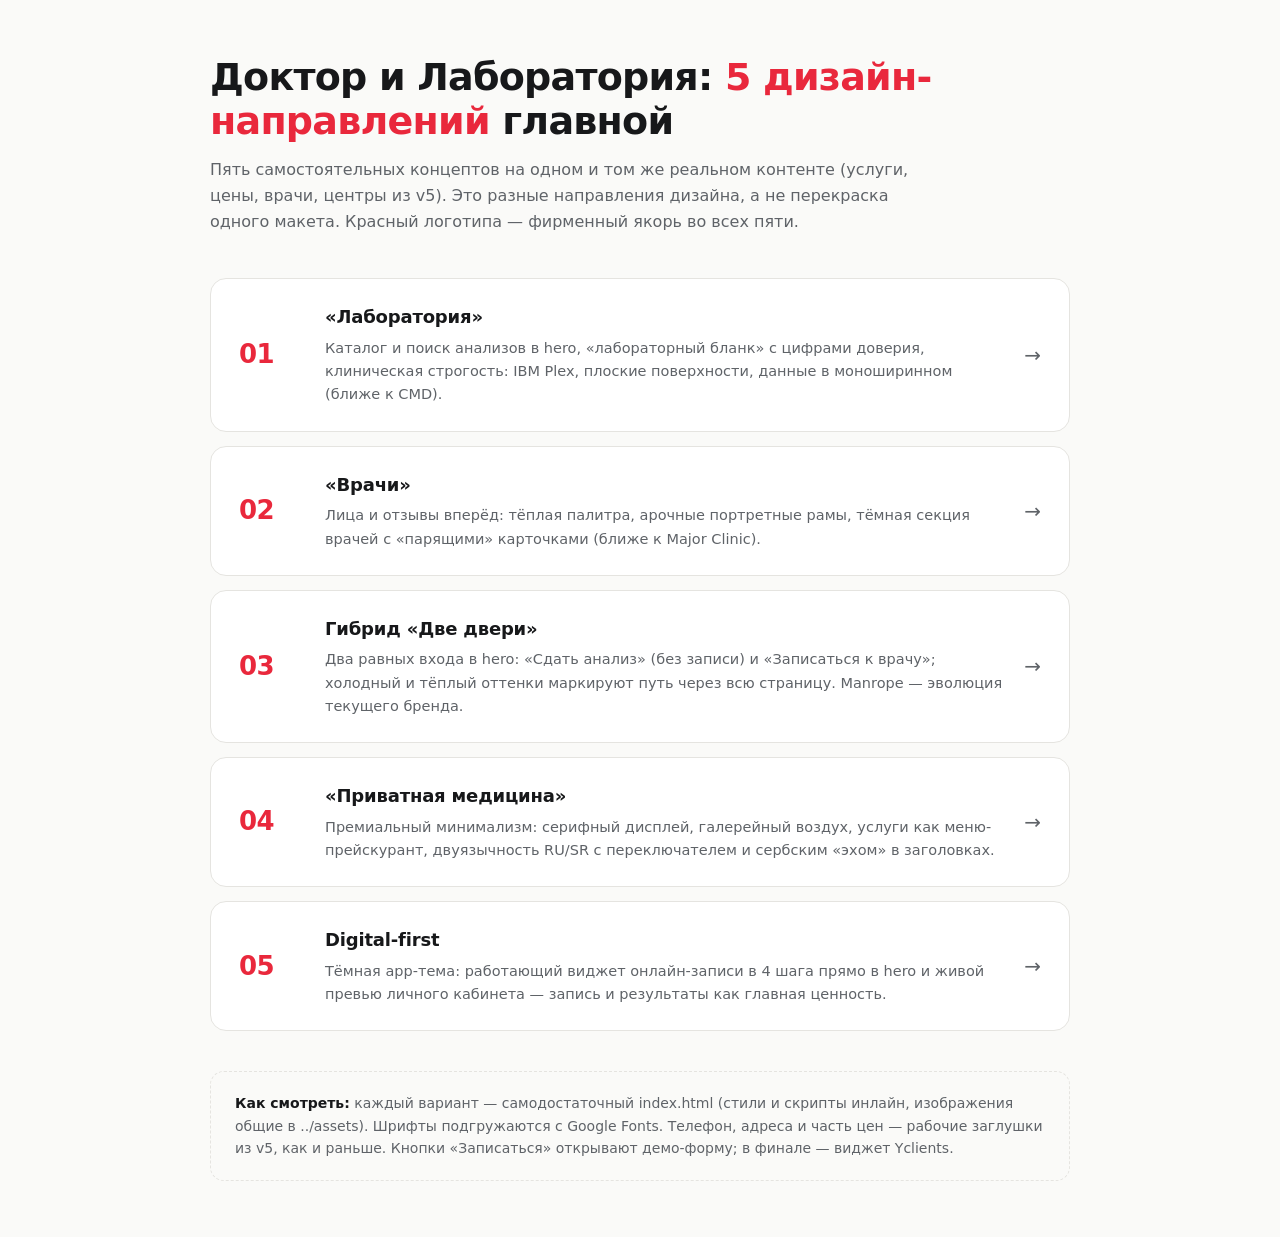
==== index.html @ ca4c8f2b "Add 5 homepage design variants for client preview Co-Authored-By: Claude Fable 5 <noreply@anthropic." ====
<!doctype html>
<html lang="ru">
<head>
<meta charset="utf-8">
<meta name="viewport" content="width=device-width, initial-scale=1">
<title>Доктор и Лаборатория — 5 дизайн-направлений главной страницы</title>
<style>
:root{
  --bg:#FAFAF8; --ink:#17181A; --muted:#5F6368; --border:#E5E4E0;
  --red:#E9283C; --red-dark:#C81F30;
}
*{margin:0;padding:0;box-sizing:border-box}
body{font-family:system-ui,-apple-system,"Segoe UI",sans-serif;background:var(--bg);color:var(--ink);line-height:1.6;font-size:16px;padding:56px 24px}
.wrap{max-width:860px;margin:0 auto}
h1{font-size:clamp(26px,4vw,38px);letter-spacing:-.02em;line-height:1.15}
h1 em{font-style:normal;color:var(--red)}
.lead{margin-top:14px;color:var(--muted);max-width:44rem}
.list{margin-top:44px;display:grid;gap:14px}
.item{display:grid;grid-template-columns:64px 1fr auto;gap:22px;align-items:center;background:#fff;border:1px solid var(--border);border-radius:16px;padding:24px 28px;text-decoration:none;color:inherit;transition:transform .15s,box-shadow .15s,border-color .15s}
.item:hover{transform:translateY(-2px);box-shadow:0 12px 40px rgba(23,24,26,.08);border-color:#CFCECA}
.item__num{font-size:26px;font-weight:800;letter-spacing:-.02em;color:var(--red)}
.item__name{font-weight:700;font-size:18px;letter-spacing:-.01em}
.item__desc{margin-top:5px;font-size:14.5px;color:var(--muted)}
.item__go{font-size:20px;color:var(--muted)}
.item:hover .item__go{color:var(--red)}
.note{margin-top:40px;padding:20px 24px;border:1px dashed var(--border);border-radius:14px;font-size:14px;color:var(--muted)}
.note b{color:var(--ink)}
@media(max-width:640px){.item{grid-template-columns:44px 1fr;gap:14px}.item__go{display:none}}
</style>
</head>
<body>
<div class="wrap">
  <h1>Доктор и Лаборатория: <em>5 дизайн-направлений</em> главной</h1>
  <p class="lead">Пять самостоятельных концептов на одном и том же реальном контенте (услуги, цены, врачи, центры из v5). Это разные направления дизайна, а не перекраска одного макета. Красный логотипа — фирменный якорь во всех пяти.</p>

  <div class="list">
    <a class="item" href="./01-lab/index.html">
      <span class="item__num">01</span>
      <span>
        <span class="item__name">«Лаборатория»</span>
        <span class="item__desc" style="display:block">Каталог и поиск анализов в hero, «лабораторный бланк» с цифрами доверия, клиническая строгость: IBM Plex, плоские поверхности, данные в моноширинном (ближе к CMD).</span>
      </span>
      <span class="item__go">→</span>
    </a>
    <a class="item" href="./02-doctors/index.html">
      <span class="item__num">02</span>
      <span>
        <span class="item__name">«Врачи»</span>
        <span class="item__desc" style="display:block">Лица и отзывы вперёд: тёплая палитра, арочные портретные рамы, тёмная секция врачей с «парящими» карточками (ближе к Major Clinic).</span>
      </span>
      <span class="item__go">→</span>
    </a>
    <a class="item" href="./03-hybrid/index.html">
      <span class="item__num">03</span>
      <span>
        <span class="item__name">Гибрид «Две двери»</span>
        <span class="item__desc" style="display:block">Два равных входа в hero: «Сдать анализ» (без записи) и «Записаться к врачу»; холодный и тёплый оттенки маркируют путь через всю страницу. Manrope — эволюция текущего бренда.</span>
      </span>
      <span class="item__go">→</span>
    </a>
    <a class="item" href="./04-private/index.html">
      <span class="item__num">04</span>
      <span>
        <span class="item__name">«Приватная медицина»</span>
        <span class="item__desc" style="display:block">Премиальный минимализм: серифный дисплей, галерейный воздух, услуги как меню-прейскурант, двуязычность RU/SR с переключателем и сербским «эхом» в заголовках.</span>
      </span>
      <span class="item__go">→</span>
    </a>
    <a class="item" href="./05-digital/index.html">
      <span class="item__num">05</span>
      <span>
        <span class="item__name">Digital-first</span>
        <span class="item__desc" style="display:block">Тёмная app-тема: работающий виджет онлайн-записи в 4 шага прямо в hero и живой превью личного кабинета — запись и результаты как главная ценность.</span>
      </span>
      <span class="item__go">→</span>
    </a>
  </div>

  <p class="note"><b>Как смотреть:</b> каждый вариант — самодостаточный index.html (стили и скрипты инлайн, изображения общие в ../assets). Шрифты подгружаются с Google Fonts. Телефон, адреса и часть цен — рабочие заглушки из v5, как и раньше. Кнопки «Записаться» открывают демо-форму; в финале — виджет Yclients.</p>
</div>
</body>
</html>
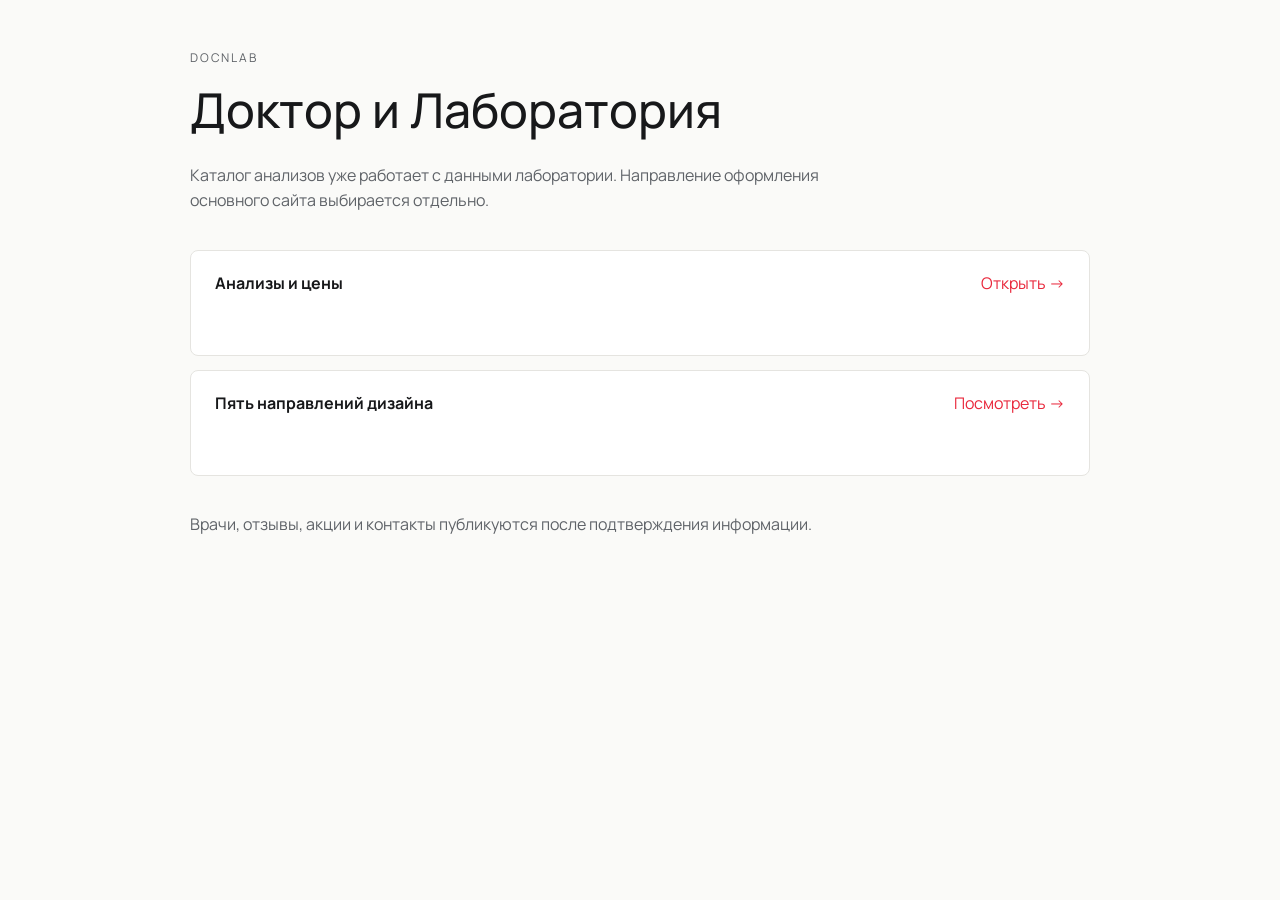
==== commit 1980c0c8: "Подключил цены, описания и управление контентом Docnlab" ====
--- a/index.html
+++ b/index.html
@@ -1,82 +1 @@
-<!doctype html>
-<html lang="ru">
-<head>
-<meta charset="utf-8">
-<meta name="viewport" content="width=device-width, initial-scale=1">
-<title>Доктор и Лаборатория — 5 дизайн-направлений главной страницы</title>
-<style>
-:root{
-  --bg:#FAFAF8; --ink:#17181A; --muted:#5F6368; --border:#E5E4E0;
-  --red:#E9283C; --red-dark:#C81F30;
-}
-*{margin:0;padding:0;box-sizing:border-box}
-body{font-family:system-ui,-apple-system,"Segoe UI",sans-serif;background:var(--bg);color:var(--ink);line-height:1.6;font-size:16px;padding:56px 24px}
-.wrap{max-width:860px;margin:0 auto}
-h1{font-size:clamp(26px,4vw,38px);letter-spacing:-.02em;line-height:1.15}
-h1 em{font-style:normal;color:var(--red)}
-.lead{margin-top:14px;color:var(--muted);max-width:44rem}
-.list{margin-top:44px;display:grid;gap:14px}
-.item{display:grid;grid-template-columns:64px 1fr auto;gap:22px;align-items:center;background:#fff;border:1px solid var(--border);border-radius:16px;padding:24px 28px;text-decoration:none;color:inherit;transition:transform .15s,box-shadow .15s,border-color .15s}
-.item:hover{transform:translateY(-2px);box-shadow:0 12px 40px rgba(23,24,26,.08);border-color:#CFCECA}
-.item__num{font-size:26px;font-weight:800;letter-spacing:-.02em;color:var(--red)}
-.item__name{font-weight:700;font-size:18px;letter-spacing:-.01em}
-.item__desc{margin-top:5px;font-size:14.5px;color:var(--muted)}
-.item__go{font-size:20px;color:var(--muted)}
-.item:hover .item__go{color:var(--red)}
-.note{margin-top:40px;padding:20px 24px;border:1px dashed var(--border);border-radius:14px;font-size:14px;color:var(--muted)}
-.note b{color:var(--ink)}
-@media(max-width:640px){.item{grid-template-columns:44px 1fr;gap:14px}.item__go{display:none}}
-</style>
-</head>
-<body>
-<div class="wrap">
-  <h1>Доктор и Лаборатория: <em>5 дизайн-направлений</em> главной</h1>
-  <p class="lead">Пять самостоятельных концептов на одном и том же реальном контенте (услуги, цены, врачи, центры из v5). Это разные направления дизайна, а не перекраска одного макета. Красный логотипа — фирменный якорь во всех пяти.</p>
-
-  <div class="list">
-    <a class="item" href="./01-lab/index.html">
-      <span class="item__num">01</span>
-      <span>
-        <span class="item__name">«Лаборатория»</span>
-        <span class="item__desc" style="display:block">Каталог и поиск анализов в hero, «лабораторный бланк» с цифрами доверия, клиническая строгость: IBM Plex, плоские поверхности, данные в моноширинном (ближе к CMD).</span>
-      </span>
-      <span class="item__go">→</span>
-    </a>
-    <a class="item" href="./02-doctors/index.html">
-      <span class="item__num">02</span>
-      <span>
-        <span class="item__name">«Врачи»</span>
-        <span class="item__desc" style="display:block">Лица и отзывы вперёд: тёплая палитра, арочные портретные рамы, тёмная секция врачей с «парящими» карточками (ближе к Major Clinic).</span>
-      </span>
-      <span class="item__go">→</span>
-    </a>
-    <a class="item" href="./03-hybrid/index.html">
-      <span class="item__num">03</span>
-      <span>
-        <span class="item__name">Гибрид «Две двери»</span>
-        <span class="item__desc" style="display:block">Два равных входа в hero: «Сдать анализ» (без записи) и «Записаться к врачу»; холодный и тёплый оттенки маркируют путь через всю страницу. Manrope — эволюция текущего бренда.</span>
-      </span>
-      <span class="item__go">→</span>
-    </a>
-    <a class="item" href="./04-private/index.html">
-      <span class="item__num">04</span>
-      <span>
-        <span class="item__name">«Приватная медицина»</span>
-        <span class="item__desc" style="display:block">Премиальный минимализм: серифный дисплей, галерейный воздух, услуги как меню-прейскурант, двуязычность RU/SR с переключателем и сербским «эхом» в заголовках.</span>
-      </span>
-      <span class="item__go">→</span>
-    </a>
-    <a class="item" href="./05-digital/index.html">
-      <span class="item__num">05</span>
-      <span>
-        <span class="item__name">Digital-first</span>
-        <span class="item__desc" style="display:block">Тёмная app-тема: работающий виджет онлайн-записи в 4 шага прямо в hero и живой превью личного кабинета — запись и результаты как главная ценность.</span>
-      </span>
-      <span class="item__go">→</span>
-    </a>
-  </div>
-
-  <p class="note"><b>Как смотреть:</b> каждый вариант — самодостаточный index.html (стили и скрипты инлайн, изображения общие в ../assets). Шрифты подгружаются с Google Fonts. Телефон, адреса и часть цен — рабочие заглушки из v5, как и раньше. Кнопки «Записаться» открывают демо-форму; в финале — виджет Yclients.</p>
-</div>
-</body>
-</html>
+<!DOCTYPE html><html lang="ru"><head><meta charset="utf-8"><meta name="viewport" content="width=device-width,initial-scale=1"><title>Доктор и Лаборатория — сайт проекта</title><link rel="stylesheet" href="site/data.css"><style>body{margin:0;font:16px/1.6 "Manrope",sans-serif;background:#fafaf8;color:#17181a}.wrap{max-width:900px;margin:auto;padding:48px 24px}h1{font-size:clamp(30px,5vw,48px);font-weight:500;line-height:1.2;margin:14px 0 24px}p{max-width:65ch;color:#5f6368}.links{display:grid;gap:14px;margin:36px 0}.links a{padding:20px 24px;border:1px solid #e5e4e0;border-radius:8px;text-decoration:none;color:inherit;background:#fff;display:flex;justify-content:space-between;gap:20px;min-height:64px}.links a:hover{border-color:#e9283c}.links a:focus-visible{outline:3px solid #e9283c;outline-offset:3px}.links span{color:#e9283c}.eyebrow{font-size:12px;letter-spacing:.15em;text-transform:uppercase;color:#5f6368}</style><link href="https://fonts.googleapis.com/css2?family=Manrope:wght@400;500;600&display=swap" rel="stylesheet"></head><body><main class="wrap"><div class="eyebrow">Docnlab</div><h1>Доктор и Лаборатория</h1><p>Каталог анализов уже работает с данными лаборатории. Направление оформления основного сайта выбирается отдельно.</p><div class="links"><a href="analyses/"><strong>Анализы и цены</strong><span>Открыть →</span></a><a href="variants/"><strong>Пять направлений дизайна</strong><span>Посмотреть →</span></a></div><p>Врачи, отзывы, акции и контакты публикуются после подтверждения информации.</p></main></body></html>
--- a/site/data.css
+++ b/site/data.css
@@ -0,0 +1,31 @@
+[hidden]{display:none!important}
+/* Shared catalog follows the restrained laboratory direction; variants retain their own fonts and tokens. */
+:root{--dl-ink:var(--ink,var(--text,#101820));--dl-muted:var(--muted,#54626f);--dl-surface:var(--surface,var(--panel,#f4f6f9));--dl-border:var(--border,var(--line,#dde4eb));--dl-accent:var(--red,#c81f30);--dl-paper:var(--bg,var(--paper,#fff))}
+.dl-utility{display:flex;flex-wrap:wrap;gap:10px 24px;align-items:center;justify-content:space-between;padding:14px 24px;border-bottom:1px solid var(--dl-border);font:inherit;background:var(--dl-paper);color:var(--dl-ink)}
+.dl-utility a,.dl-text-link{color:var(--dl-accent);text-decoration:underline;text-decoration-thickness:1px;text-underline-offset:4px}
+.dl-utility a{display:inline-flex;align-items:center;min-height:44px}
+.dl-content-grid{display:grid!important;grid-template-columns:minmax(0,1fr)!important;gap:20px!important;width:100%}
+.dl-content-card{padding:24px;border:1px solid var(--dl-border);border-radius:var(--r,10px);background:var(--dl-paper);color:var(--dl-ink);overflow-wrap:anywhere}
+.dl-content-card h3{font:inherit;font-size:21px;font-weight:650;line-height:1.35;margin:0 0 10px}
+.dl-content-card p,.dl-content-card blockquote{margin:10px 0;white-space:pre-line;line-height:1.6}
+.dl-content-card .dl-text-link{display:block;width:fit-content;margin:10px 0;min-height:44px;padding:10px 0}
+.dl-content-button{display:inline-flex;align-items:center;justify-content:center;min-height:44px;border:1px solid var(--dl-accent);padding:10px 18px;margin-top:12px;text-decoration:none;color:var(--dl-accent);border-radius:var(--r,6px)}
+.dl-empty{grid-column:1/-1;border:1px solid var(--dl-border);padding:24px;margin:0;line-height:1.6;color:var(--dl-muted);background:var(--dl-paper);border-radius:var(--r,8px)}
+.dl-managed-section{padding:48px 0}.dl-managed-section h2{font:inherit;font-size:30px;font-weight:600;margin:0 0 24px}.dl-specialty{color:var(--dl-muted)}
+.dl-doctor-photo{width:100%;height:240px;object-fit:cover;margin-bottom:18px;border-radius:var(--r,8px)}.dl-promotion-photo{width:100%;max-height:240px;object-fit:cover;margin-bottom:18px}
+.dl-review-rating,.dl-review-author{font-weight:600}.dl-opening-hours{white-space:pre-line}.dl-managed-legal{margin-top:20px}.dl-managed-legal p{font-size:14px;margin:8px 0}
+.dl-footer-links{display:flex;flex-wrap:wrap;gap:14px 24px;margin:18px 0}.dl-footer-links a{min-height:44px;display:inline-flex;align-items:center}.dl-content-note{margin:12px 0;color:var(--dl-muted);font-size:14px;line-height:1.65}
+.dl-test{padding:24px 0;border-bottom:1px solid var(--dl-border);color:var(--dl-ink)}.dl-test-header{display:flex;flex-direction:column;gap:16px}.dl-test-title{min-width:0}.dl-test h2,.dl-test h3{font:inherit;font-size:20px;font-weight:600;line-height:1.45;margin:6px 0 0;overflow-wrap:anywhere}.dl-test-meta{display:flex;align-items:center;gap:12px;flex-wrap:wrap}.dl-code{font-family:"IBM Plex Mono",ui-monospace,monospace;font-size:13px;letter-spacing:.035em;color:var(--dl-muted)}.dl-tag{padding:3px 8px;background:var(--dl-surface);border:1px solid var(--dl-border);border-radius:4px;font-size:12px;color:var(--dl-muted)}
+.dl-price{display:flex;align-items:center;gap:10px;flex-wrap:wrap;flex-shrink:0}.dl-current-price{font-size:24px;font-weight:600;white-space:nowrap;font-variant-numeric:tabular-nums}.dl-old-price{font-size:15px;color:var(--dl-muted);white-space:nowrap}.dl-discount{font-size:13px;font-weight:600;background:var(--red-dark,#c81f30);color:#fff;padding:3px 7px;border-radius:4px;white-space:nowrap}
+.dl-turnaround{color:var(--dl-muted);font-size:14px;margin:16px 0}.dl-test>.dl-text-link{display:inline-flex;align-items:center;min-height:44px;padding-top:8px;font-size:14px}.dl-description{margin-top:16px;max-width:76ch}.dl-description summary{cursor:pointer;color:var(--dl-accent);min-height:44px;display:list-item;padding:12px 0;font-size:15px}.dl-description p{margin:12px 0;line-height:1.7;white-space:pre-line}.dl-description h3{font-size:17px;margin:22px 0 8px}.dl-source{font-size:13px!important;color:var(--dl-muted)}.dl-source a{color:inherit;text-underline-offset:4px}
+.dl-featured{display:grid;gap:0}.dl-featured .dl-test{padding:20px}.dl-test--compact{border:1px solid var(--dl-border);border-bottom:0}.dl-test--compact:last-child{border-bottom:1px solid var(--dl-border)}.dl-test--compact h3{font-size:18px}.dl-test--compact .dl-current-price{font-size:22px}.dl-test--compact .dl-price{gap:8px}.dl-test--compact .dl-discount{font-size:12px}
+body[data-catalog-page]{margin:0;font-family:"Manrope",sans-serif;background:var(--dl-paper);color:var(--dl-ink);font-size:16px;line-height:1.6}body[data-catalog-page] *{box-sizing:border-box}body[data-catalog-page] button,body[data-catalog-page] input{font:inherit}body[data-catalog-page] a{color:inherit}.dl-catalog-shell{max-width:1140px;margin:auto;padding:0 20px}.dl-catalog-header{padding:18px 0;border-bottom:1px solid var(--dl-border)}.dl-catalog-header .dl-catalog-shell{display:flex;flex-wrap:wrap;justify-content:space-between;align-items:center;gap:12px}.dl-catalog-brand{font-size:15px;font-weight:650;text-decoration:none;display:inline-flex;align-items:center;gap:12px;min-height:44px}.dl-catalog-brand span{border:1px solid var(--dl-border);font-size:22px;line-height:1;padding:10px;color:var(--dl-accent)}.dl-catalog-header nav{display:flex;flex-wrap:wrap;gap:20px}.dl-catalog-header nav a{display:inline-flex;min-height:44px;align-items:center;font-size:14px;text-underline-offset:4px}
+.dl-catalog-intro{padding:44px 0 32px}.dl-catalog-eyebrow{text-transform:uppercase;letter-spacing:.12em;font-size:12px;font-weight:650;color:var(--dl-muted);margin-bottom:14px}.dl-catalog-intro h1{font-size:34px;font-weight:500;letter-spacing:-.03em;line-height:1.16;margin:0 0 22px}.dl-catalog-intro>p{max-width:64ch;margin:0;color:var(--dl-muted)}.dl-catalog-tools{position:relative;padding:24px;background:var(--dl-surface);border:1px solid var(--dl-border);border-radius:8px}.dl-search-label{display:block;font-weight:600;font-size:14px;margin:0 0 10px}.dl-search-row{display:flex;flex-direction:column;gap:12px}.dl-search-row input{width:100%;min-height:52px;padding:12px 16px;border:1px solid var(--dl-border);border-radius:5px;color:var(--dl-ink);background:var(--dl-paper)}.dl-search-row button{min-height:52px;border:0;border-radius:5px;padding:12px 28px;color:white;background:var(--red-dark,#c81f30);cursor:pointer}.dl-filter{display:flex;align-items:center;gap:12px;min-height:44px;margin-top:12px;cursor:pointer;font-size:14px}.dl-filter input{width:19px;height:19px;accent-color:var(--dl-accent)}.dl-sampling-note{font-size:14px;color:var(--dl-muted);margin:24px 0;max-width:75ch}.dl-catalog-status{display:flex;flex-direction:column;gap:8px;border-bottom:1px solid var(--dl-border);padding:20px 0;font-size:13px;color:var(--dl-muted)}.dl-catalog-status p{margin:0}.dl-catalog-status strong{color:var(--dl-ink);font-weight:600}.dl-status--warning{color:var(--dl-accent)}.dl-pagination{display:flex;align-items:center;justify-content:space-between;flex-wrap:wrap;gap:12px;padding:28px 0}.dl-pagination button{min-height:44px;padding:10px 16px;background:var(--dl-paper);border:1px solid var(--dl-border);border-radius:5px;cursor:pointer;color:var(--dl-ink)}.dl-pagination button:disabled{opacity:.45;cursor:default}.dl-pagination span{font-size:13px;color:var(--dl-muted)}.dl-catalog-footer{padding:36px 0;border-top:1px solid var(--dl-border);font-size:13px;color:var(--dl-muted)}.dl-catalog-footer a{color:inherit;text-underline-offset:4px}.dl-catalog-footer p{max-width:80ch}.dl-nonscript{padding:20px;background:var(--dl-surface);color:var(--dl-ink)}
+.dl-utility a:focus-visible,.dl-text-link:focus-visible,.dl-content-button:focus-visible,.dl-catalog-header a:focus-visible,.dl-catalog-tools input:focus-visible,.dl-catalog-tools button:focus-visible,.dl-pagination button:focus-visible,.dl-description summary:focus-visible{outline:3px solid var(--dl-accent);outline-offset:4px}
+@media(min-width:700px){.dl-content-grid{grid-template-columns:repeat(2,minmax(0,1fr))!important}.dl-test-header{flex-direction:row;justify-content:space-between;align-items:flex-start;gap:36px}.dl-price{justify-content:flex-end;max-width:265px}.dl-catalog-shell{padding:0 32px}.dl-catalog-intro{padding:64px 0 40px}.dl-catalog-intro h1{font-size:54px}.dl-search-row{flex-direction:row}.dl-search-row input{flex:1}.dl-catalog-status{flex-direction:row;align-items:center;justify-content:space-between}.dl-featured{grid-template-columns:repeat(2,minmax(0,1fr));gap:16px}.dl-test--compact{border:1px solid var(--dl-border)}.dl-test--compact .dl-test-header{flex-direction:column;gap:12px}.dl-test--compact .dl-price{justify-content:flex-start}}
+@media(min-width:1000px){.dl-content-grid{grid-template-columns:repeat(3,minmax(0,1fr))!important}}
+@media(prefers-color-scheme:dark){body[data-catalog-page]{--dl-paper:#101820;--dl-surface:#18242e;--dl-ink:#eef2f5;--dl-muted:#adb9c3;--dl-border:#344553;--dl-accent:#ff6676}}
+body[data-catalog-page][data-theme=dark]{--dl-paper:#101820;--dl-surface:#18242e;--dl-ink:#eef2f5;--dl-muted:#adb9c3;--dl-border:#344553;--dl-accent:#ff6676}
+@media(prefers-reduced-motion:reduce){html{scroll-behavior:auto!important}*,*::before,*::after{animation:none!important;transition:none!important}}
+
+[data-branch-summary]{display:flex;flex-wrap:wrap;gap:8px 20px;white-space:pre-line}.dl-content-card .dl-applicability .dl-text-link,.dl-content-card .dl-promotion-tests .dl-text-link{display:inline;min-height:0;margin:0;padding:0}
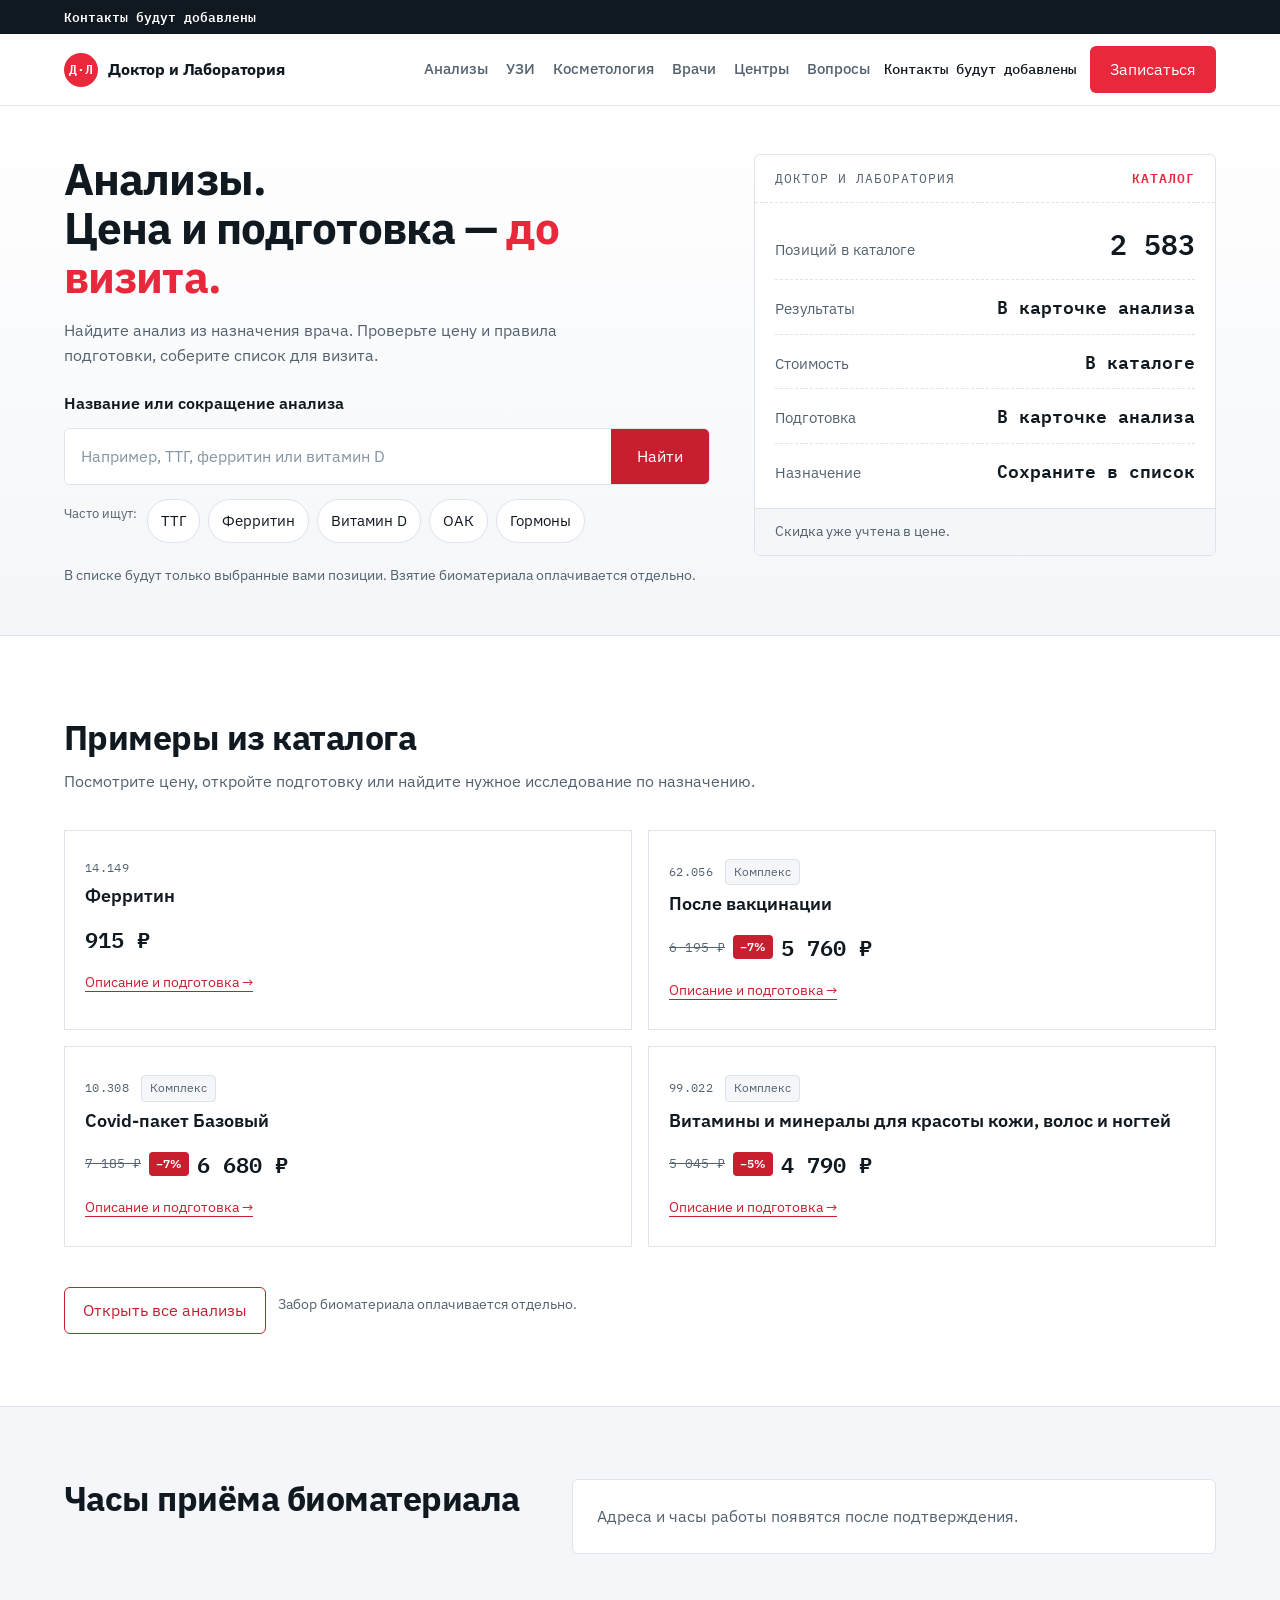
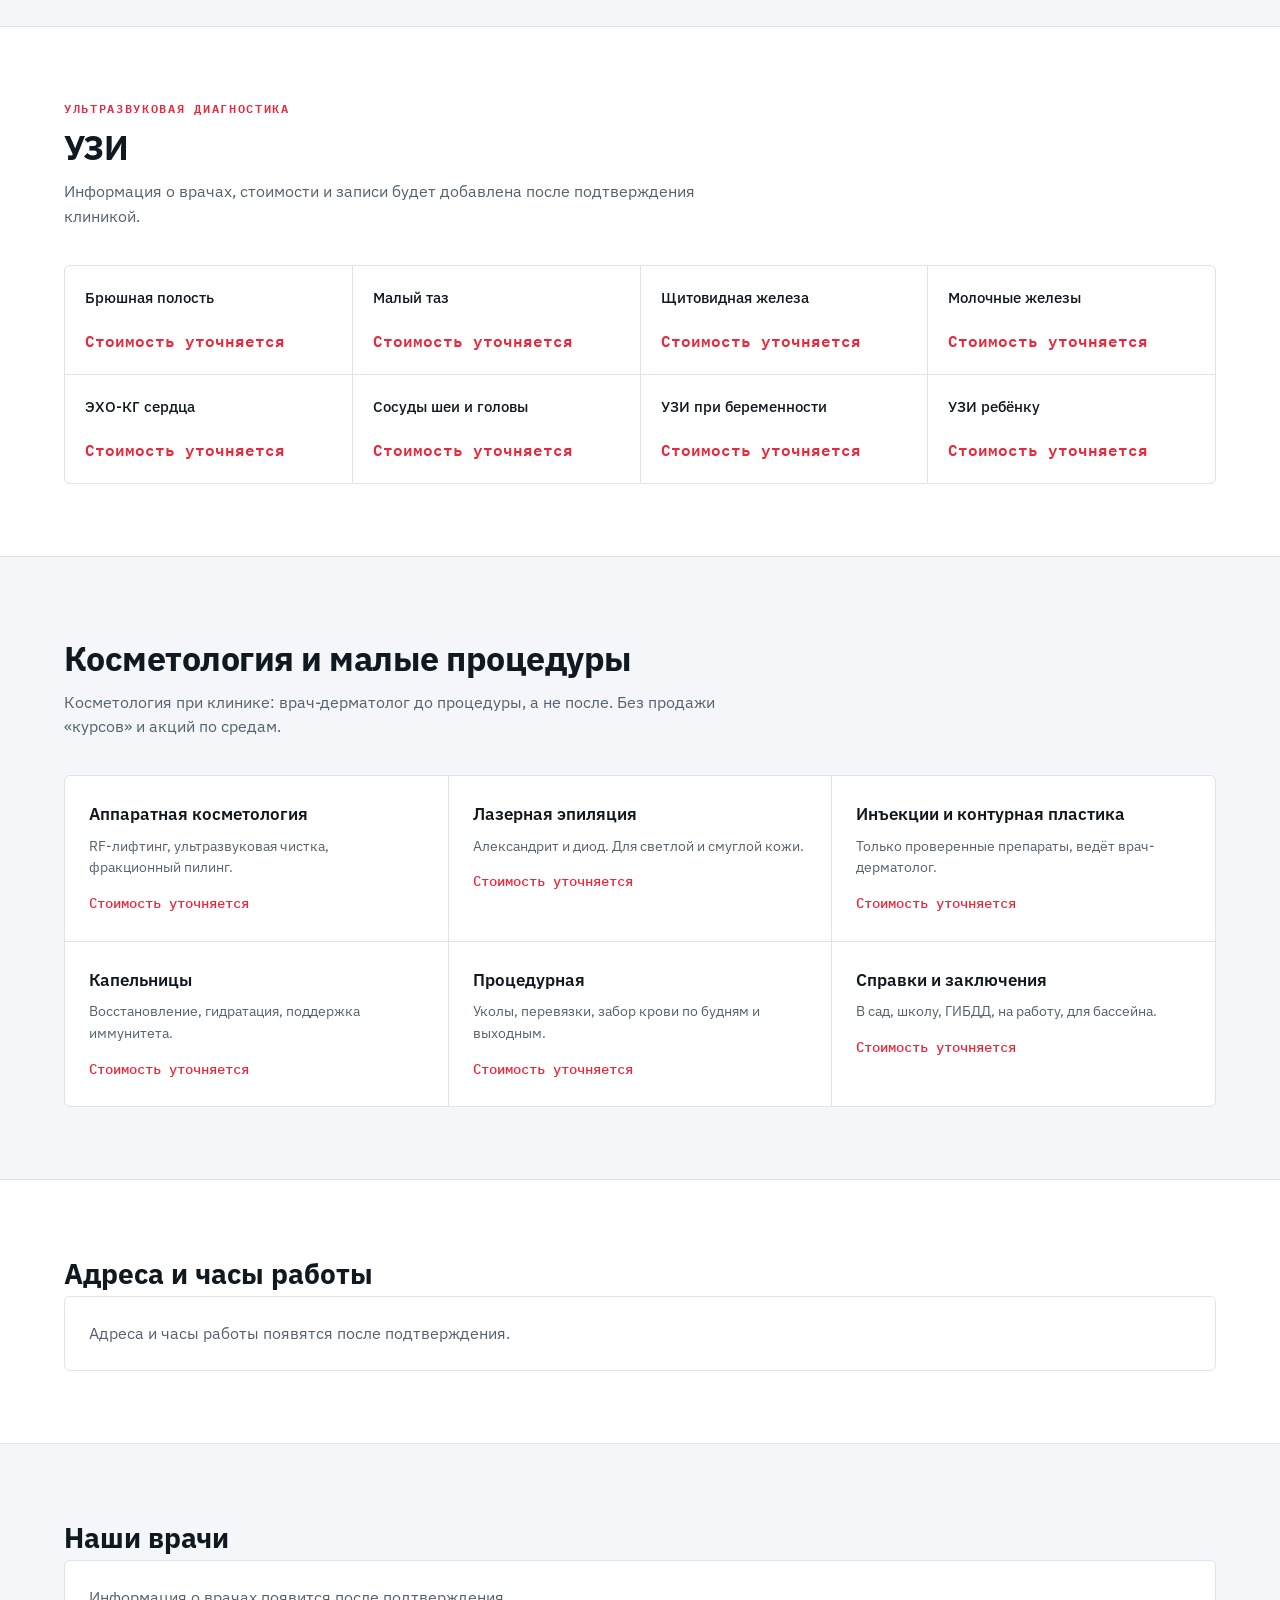
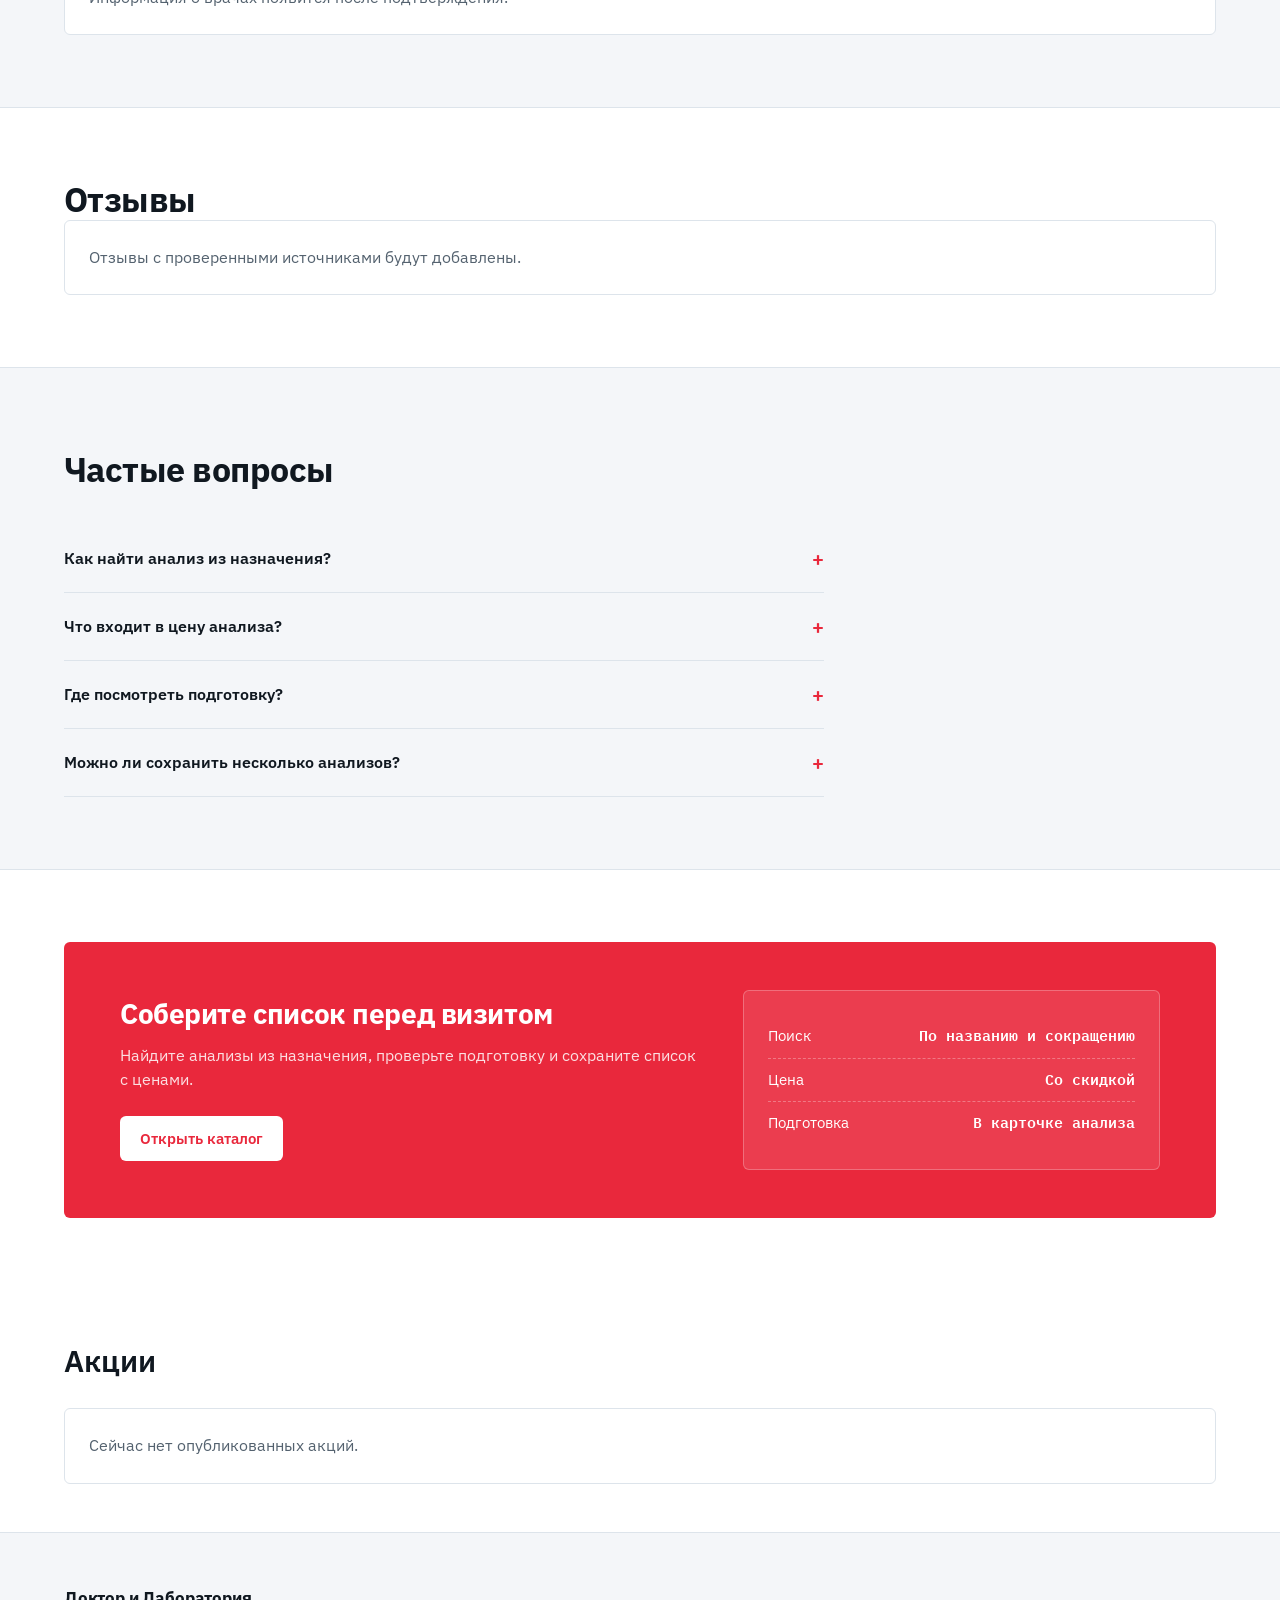
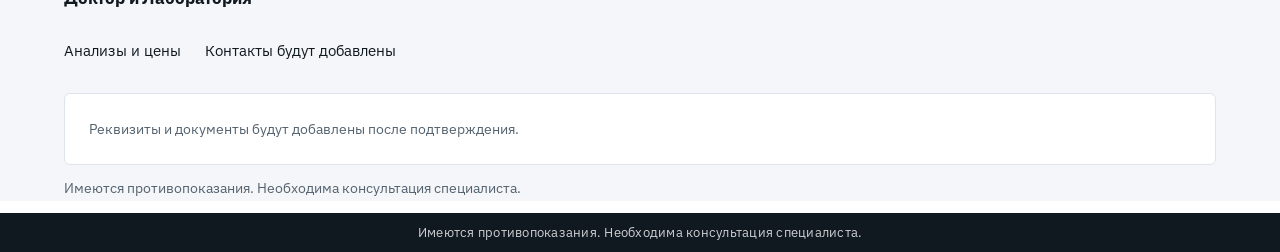
==== commit 9ab0754e: "Обновил основной дизайн и поиск анализов Docnlab" ====
--- a/index.html
+++ b/index.html
@@ -1 +1,415 @@
-<!DOCTYPE html><html lang="ru"><head><meta charset="utf-8"><meta name="viewport" content="width=device-width,initial-scale=1"><title>Доктор и Лаборатория — сайт проекта</title><link rel="stylesheet" href="site/data.css"><style>body{margin:0;font:16px/1.6 "Manrope",sans-serif;background:#fafaf8;color:#17181a}.wrap{max-width:900px;margin:auto;padding:48px 24px}h1{font-size:clamp(30px,5vw,48px);font-weight:500;line-height:1.2;margin:14px 0 24px}p{max-width:65ch;color:#5f6368}.links{display:grid;gap:14px;margin:36px 0}.links a{padding:20px 24px;border:1px solid #e5e4e0;border-radius:8px;text-decoration:none;color:inherit;background:#fff;display:flex;justify-content:space-between;gap:20px;min-height:64px}.links a:hover{border-color:#e9283c}.links a:focus-visible{outline:3px solid #e9283c;outline-offset:3px}.links span{color:#e9283c}.eyebrow{font-size:12px;letter-spacing:.15em;text-transform:uppercase;color:#5f6368}</style><link href="https://fonts.googleapis.com/css2?family=Manrope:wght@400;500;600&display=swap" rel="stylesheet"></head><body><main class="wrap"><div class="eyebrow">Docnlab</div><h1>Доктор и Лаборатория</h1><p>Каталог анализов уже работает с данными лаборатории. Направление оформления основного сайта выбирается отдельно.</p><div class="links"><a href="analyses/"><strong>Анализы и цены</strong><span>Открыть →</span></a><a href="variants/"><strong>Пять направлений дизайна</strong><span>Посмотреть →</span></a></div><p>Врачи, отзывы, акции и контакты публикуются после подтверждения информации.</p></main></body></html>
+<!DOCTYPE html>
+
+<html lang="ru">
+<head>
+<meta charset="utf-8"/>
+<meta content="width=device-width, initial-scale=1" name="viewport"/>
+<title>Доктор и Лаборатория — анализы, врачи и УЗИ</title>
+<meta content="Лабораторная диагностика DNKOM, УЗИ экспертного класса и приём врачей. 3 центра в Москве и Одинцово." name="description"/>
+<link href="https://fonts.googleapis.com" rel="preconnect"/>
+<link crossorigin="" href="https://fonts.gstatic.com" rel="preconnect"/>
+<link href="https://fonts.googleapis.com/css2?family=IBM+Plex+Sans:wght@400;500;600;700&amp;family=IBM+Plex+Mono:wght@400;500;600&amp;display=swap" rel="stylesheet"/>
+<style>
+/* ============ Вариант 01 «Лаборатория» · клиническая строгость ============
+   Палитра: белый / холодный серый / чернильный / красный логотипа.
+   Радиус: единый 6px. Тени: нет, только 1px границы. Motion: hover-only. */
+:root{
+  --bg:#FFFFFF;
+  --surface:#F4F6F9;
+  --surface-2:#EBEFF4;
+  --ink:#101820;
+  --muted:#54626F;
+  --muted-2:#8595A3;
+  --border:#DDE4EB;
+  --red:#E9283C;
+  --red-dark:#C81F30;
+  --red-tint:#FDEEF0;
+  --font:"IBM Plex Sans",system-ui,sans-serif;
+  --mono:"IBM Plex Mono",ui-monospace,monospace;
+  --r:6px;
+}
+*{margin:0;padding:0;box-sizing:border-box}
+html{scroll-behavior:smooth}
+@media (prefers-reduced-motion:reduce){html{scroll-behavior:auto}*{transition:none!important}}
+body{font-family:var(--font);background:var(--bg);color:var(--ink);line-height:1.55;font-size:16px}
+img{max-width:100%;display:block}
+a{color:inherit;text-decoration:none}
+button{font:inherit;border:0;background:none;cursor:pointer;color:inherit}
+.container{max-width:1200px;margin:0 auto;padding:0 24px}
+.mono{font-family:var(--mono)}
+
+/* ---------- служебная полоса ---------- */
+.topbar{background:var(--ink);color:#fff;font-size:13px}
+.topbar .container{display:flex;justify-content:space-between;gap:16px;padding-top:7px;padding-bottom:7px;flex-wrap:wrap}
+.topbar__centers{display:flex;gap:20px;flex-wrap:wrap;color:rgba(255,255,255,.75)}
+.topbar__centers b{color:#fff;font-weight:600}
+.topbar a{color:#fff;font-weight:600}
+
+/* ---------- шапка ---------- */
+.header{position:sticky;top:0;z-index:50;background:var(--bg);border-bottom:1px solid var(--border)}
+.header .container{display:flex;align-items:center;gap:28px;height:68px}
+.brand{display:flex;align-items:center;gap:10px;font-weight:700;font-size:17px;letter-spacing:-.01em}
+.brand__mark{width:34px;height:34px;border-radius:50%;background:var(--red);color:#fff;display:grid;place-items:center;font-family:var(--mono);font-size:13px;font-weight:600}
+.nav{display:flex;gap:22px;font-size:14.5px;font-weight:500;color:var(--muted);margin-left:auto}
+.nav a:hover{color:var(--ink)}
+.header__phone{font-family:var(--mono);font-size:14px;font-weight:500;white-space:nowrap}
+.btn{display:inline-flex;align-items:center;justify-content:center;gap:8px;border-radius:var(--r);font-weight:600;font-size:15px;padding:11px 20px;transition:background .15s,color .15s,border-color .15s}
+.btn--red{background:var(--red);color:#fff}
+.btn--red:hover{background:var(--red-dark)}
+.btn--line{border:1px solid var(--border);color:var(--ink);background:var(--bg)}
+.btn--line:hover{border-color:var(--ink)}
+.btn--sm{padding:8px 14px;font-size:14px}
+@media(max-width:980px){.nav{display:none}.header__phone{display:none}}
+
+/* ---------- hero ---------- */
+.hero{border-bottom:1px solid var(--border);background:linear-gradient(180deg,var(--bg),var(--surface))}
+.hero .container{display:grid;grid-template-columns:7fr 5fr;gap:56px;padding-top:56px;padding-bottom:56px;align-items:start}
+.hero h1{font-size:clamp(30px,4vw,46px);line-height:1.12;letter-spacing:-.02em;font-weight:700}
+.hero h1 em{font-style:normal;color:var(--red)}
+.hero__lead{margin-top:16px;color:var(--muted);max-width:34rem}
+.search{margin-top:28px;display:flex;border:1px solid var(--border);border-radius:var(--r);overflow:hidden;background:#fff}
+.search:focus-within{border-color:var(--red);box-shadow:0 0 0 3px rgba(233,40,60,.12)}
+.search input{flex:1;border:0;padding:15px 16px;font:inherit;font-size:15.5px;color:var(--ink);outline:none;min-width:0}
+.search input::placeholder{color:var(--muted-2)}
+.search button{background:var(--red);color:#fff;font-weight:600;padding:0 26px;transition:background .15s}
+.search button:hover{background:var(--red-dark)}
+.chips{margin-top:14px;display:flex;gap:8px;flex-wrap:wrap}
+.chips span{font-size:13px;color:var(--muted);margin-right:2px;padding-top:5px}
+.chip{border:1px solid var(--border);background:#fff;border-radius:999px;padding:5px 13px;font-size:13.5px;color:var(--ink);transition:border-color .15s,background .15s}
+.chip:hover{border-color:var(--red);color:var(--red)}
+.hero__note{margin-top:22px;font-size:13.5px;color:var(--muted)}
+.hero__note b{color:var(--ink)}
+
+/* «лабораторный бланк» — сигнатурная панель с цифрами */
+.sheet{background:#fff;border:1px solid var(--border);border-radius:var(--r);overflow:hidden}
+.sheet__head{display:flex;justify-content:space-between;align-items:center;padding:14px 20px;border-bottom:1px dashed var(--border);font-family:var(--mono);font-size:12.5px;color:var(--muted);text-transform:uppercase;letter-spacing:.08em}
+.sheet__head b{color:var(--red);font-weight:600}
+.sheet__rows{padding:6px 20px 10px}
+.sheet__row{display:flex;justify-content:space-between;align-items:baseline;gap:16px;padding:13px 0;border-bottom:1px dashed var(--border)}
+.sheet__row:last-child{border-bottom:0}
+.sheet__label{font-size:14.5px;color:var(--muted)}
+.sheet__val{font-family:var(--mono);font-size:22px;font-weight:600;white-space:nowrap}
+.sheet__val small{font-size:13px;font-weight:400;color:var(--muted)}
+.sheet__foot{background:var(--surface);border-top:1px solid var(--border);padding:12px 20px;font-size:13px;color:var(--muted)}
+@media(max-width:900px){.hero .container{grid-template-columns:1fr;gap:36px}}
+
+/* ---------- секции ---------- */
+.section{padding:72px 0}
+.section--alt{background:var(--surface);border-top:1px solid var(--border);border-bottom:1px solid var(--border)}
+.eyebrow{font-family:var(--mono);font-size:12px;text-transform:uppercase;letter-spacing:.14em;color:var(--red);font-weight:600}
+.h2{font-size:clamp(24px,3vw,34px);line-height:1.15;letter-spacing:-.015em;font-weight:700}
+.section__head{max-width:44rem;margin-bottom:36px}
+.section__head .h2{margin-top:10px}
+.section__head p{margin-top:12px;color:var(--muted)}
+
+/* каталог комплексов: 2 колонки строк */
+.catalog{display:grid;grid-template-columns:1fr 1fr;gap:0 48px}
+.cat-item{display:flex;justify-content:space-between;gap:20px;align-items:baseline;padding:18px 0;border-bottom:1px solid var(--border)}
+.cat-item__name{font-weight:600;font-size:16.5px}
+.cat-item__desc{margin-top:4px;font-size:14px;color:var(--muted)}
+.cat-item__price{font-family:var(--mono);font-size:17px;font-weight:600;white-space:nowrap}
+.cat-item.is-hidden{display:none}
+.catalog__empty{display:none;padding:28px;border:1px dashed var(--border);border-radius:var(--r);color:var(--muted);grid-column:1/-1;text-align:center}
+.catalog__empty a{color:var(--red);font-weight:600}
+.catalog__empty.is-visible{display:block}
+.catalog-actions{margin-top:28px;display:flex;gap:12px;flex-wrap:wrap;align-items:center}
+.link-red{color:var(--red);font-weight:600;font-size:14.5px}
+.link-red:hover{color:var(--red-dark)}
+@media(max-width:820px){.catalog{grid-template-columns:1fr}}
+
+/* УЗИ прайс-сетка */
+.uzi-grid{display:grid;grid-template-columns:repeat(4,1fr);border:1px solid var(--border);border-radius:var(--r);overflow:hidden;background:var(--border);gap:1px}
+.uzi-cell{background:#fff;padding:20px;display:flex;flex-direction:column;gap:8px;min-height:108px;justify-content:space-between}
+.uzi-cell__name{font-size:15px;font-weight:500}
+.uzi-cell__price{font-family:var(--mono);font-size:16px;font-weight:600;color:var(--red)}
+.uzi-note{margin-top:20px;display:flex;gap:24px;flex-wrap:wrap;font-size:14px;color:var(--muted)}
+.uzi-note b{color:var(--ink)}
+@media(max-width:900px){.uzi-grid{grid-template-columns:repeat(2,1fr)}}
+
+/* график забора — расписание-таблица */
+.schedule{display:grid;grid-template-columns:5fr 7fr;gap:48px;align-items:start}
+.schedule-table{border:1px solid var(--border);border-radius:var(--r);overflow:hidden}
+.schedule-table__row{display:grid;grid-template-columns:180px 1fr;border-bottom:1px solid var(--border)}
+.schedule-table__row:last-child{border-bottom:0}
+.schedule-table__row:nth-child(odd){background:var(--surface)}
+.schedule-table__label{padding:15px 18px;font-weight:600;font-size:14.5px;border-right:1px solid var(--border)}
+.schedule-table__val{padding:15px 18px;font-size:14.5px;color:var(--muted)}
+.schedule-table__val b{color:var(--ink);font-family:var(--mono);font-weight:500}
+@media(max-width:900px){.schedule{grid-template-columns:1fr}.schedule-table__row{grid-template-columns:1fr}.schedule-table__label{border-right:0;border-bottom:1px dashed var(--border);padding-bottom:8px}.schedule-table__val{padding-top:8px}}
+
+/* направления-строка (косметология и прочее) */
+.dir-grid{display:grid;grid-template-columns:repeat(3,1fr);gap:1px;background:var(--border);border:1px solid var(--border);border-radius:var(--r);overflow:hidden}
+.dir{background:#fff;padding:26px 24px}
+.dir__title{font-weight:600;font-size:16.5px}
+.dir__desc{margin-top:8px;font-size:14px;color:var(--muted)}
+.dir__price{margin-top:14px;font-family:var(--mono);font-size:14px;color:var(--red);font-weight:500}
+@media(max-width:820px){.dir-grid{grid-template-columns:1fr}}
+
+/* центры */
+.centers-grid{display:grid;grid-template-columns:repeat(3,1fr);gap:20px}
+.center{border:1px solid var(--border);border-radius:var(--r);background:#fff;padding:24px;display:flex;flex-direction:column;gap:14px}
+.center__city{font-family:var(--mono);font-size:12px;text-transform:uppercase;letter-spacing:.1em;color:var(--muted-2)}
+.center__name{font-size:20px;font-weight:700;margin-top:2px}
+.center__addr{font-size:14.5px;color:var(--muted)}
+.center__hours{font-family:var(--mono);font-size:13.5px}
+.center__tags{display:flex;flex-wrap:wrap;gap:6px}
+.center__tags span{font-size:12.5px;border:1px solid var(--border);border-radius:999px;padding:3px 10px;color:var(--muted)}
+.center__foot{margin-top:auto;display:flex;gap:14px;align-items:center}
+@media(max-width:900px){.centers-grid{grid-template-columns:1fr}}
+
+/* врачи — компактный список-реестр */
+.docs-list{border:1px solid var(--border);border-radius:var(--r);overflow:hidden}
+.doc-row{display:grid;grid-template-columns:52px 1.4fr 1fr 1fr auto;gap:18px;align-items:center;background:#fff;padding:16px 22px;border-bottom:1px solid var(--border)}
+.doc-row:last-child{border-bottom:0}
+.doc-row__ava{width:44px;height:44px;border-radius:50%;background:var(--surface-2);display:grid;place-items:center;font-family:var(--mono);font-size:13px;font-weight:600;color:var(--muted)}
+.doc-row__name{font-weight:600;font-size:15.5px}
+.doc-row__spec{font-size:14px;color:var(--muted)}
+.doc-row__meta{font-size:13.5px;color:var(--muted)}
+.doc-row__meta b{color:var(--ink)}
+.doc-row__rating{font-family:var(--mono);font-size:13.5px;font-weight:600;display:inline-flex;align-items:center;gap:5px}
+.doc-row__rating svg{width:13px;height:13px;fill:var(--red)}
+@media(max-width:900px){.doc-row{grid-template-columns:52px 1fr auto}.doc-row__meta{display:none}}
+
+/* отзывы */
+.reviews{display:grid;grid-template-columns:repeat(3,1fr);gap:20px}
+.review{border-left:3px solid var(--red);background:#fff;border-top:1px solid var(--border);border-right:1px solid var(--border);border-bottom:1px solid var(--border);border-radius:0 var(--r) var(--r) 0;padding:22px}
+.review q{quotes:"«" "»";font-size:15px;line-height:1.6}
+.review figcaption{margin-top:14px;font-size:13px;color:var(--muted)}
+.review figcaption b{color:var(--ink);font-weight:600}
+@media(max-width:900px){.reviews{grid-template-columns:1fr}}
+
+/* FAQ */
+.faq{max-width:760px}
+.faq-item{border-bottom:1px solid var(--border)}
+.faq-item summary{list-style:none;cursor:pointer;display:flex;justify-content:space-between;gap:16px;align-items:center;padding:18px 0;font-weight:600;font-size:16px}
+.faq-item summary::-webkit-details-marker{display:none}
+.faq-item summary::after{content:"+";font-family:var(--mono);font-size:20px;color:var(--red);transition:transform .15s}
+.faq-item[open] summary::after{transform:rotate(45deg)}
+.faq-item p{padding:0 0 18px;color:var(--muted);max-width:60ch}
+
+/* финальный красный блок */
+.cta{background:var(--red);color:#fff;border-radius:var(--r)}
+.cta__inner{display:grid;grid-template-columns:1.4fr 1fr;gap:40px;align-items:center;padding:48px 56px}
+.cta h2{font-size:clamp(24px,3vw,34px);line-height:1.15;letter-spacing:-.015em}
+.cta p{margin-top:12px;color:rgba(255,255,255,.85)}
+.cta__panel{background:rgba(255,255,255,.1);border:1px solid rgba(255,255,255,.25);border-radius:var(--r);padding:24px}
+.cta__panel-row{display:flex;justify-content:space-between;padding:10px 0;border-bottom:1px dashed rgba(255,255,255,.3);font-size:14.5px}
+.cta__panel-row:last-of-type{border-bottom:0}
+.cta__panel-row b{font-family:var(--mono);font-weight:600}
+.btn--white{background:#fff;color:var(--red)}
+.btn--white:hover{background:#F6E9EA}
+.cta__actions{margin-top:24px;display:flex;gap:12px;flex-wrap:wrap}
+.cta .btn--line{border-color:rgba(255,255,255,.5);color:#fff;background:transparent}
+.cta .btn--line:hover{border-color:#fff}
+@media(max-width:900px){.cta__inner{grid-template-columns:1fr;padding:36px 28px}}
+
+/* футер */
+.footer{border-top:1px solid var(--border);background:var(--surface);padding:52px 0 0;font-size:14.5px}
+.footer__grid{display:grid;grid-template-columns:2fr 1fr 1fr 1fr;gap:40px}
+.footer__col-title{font-weight:700;font-size:14px;margin-bottom:14px}
+.footer__col ul{list-style:none;display:grid;gap:9px}
+.footer__col a{color:var(--muted)}
+.footer__col a:hover{color:var(--ink)}
+.footer__about{color:var(--muted);margin-top:12px;max-width:30rem}
+.footer__contacts{margin-top:16px;display:grid;gap:6px}
+.footer__contacts a{font-family:var(--mono);font-weight:500}
+.footer__bottom{margin-top:44px;border-top:1px solid var(--border);padding:18px 0;display:flex;justify-content:space-between;gap:12px;flex-wrap:wrap;font-size:13px;color:var(--muted)}
+.disclaimer{background:var(--ink);color:rgba(255,255,255,.8);text-align:center;font-size:12.5px;padding:10px 24px;letter-spacing:.02em}
+@media(max-width:900px){.footer__grid{grid-template-columns:1fr 1fr}}
+
+/* модалка записи */
+.modal{position:fixed;inset:0;z-index:100;display:none;place-items:center;padding:20px}
+.modal.is-open{display:grid}
+.modal__backdrop{position:absolute;inset:0;background:rgba(16,24,32,.55)}
+.modal__card{position:relative;width:min(520px,100%);background:#fff;border-radius:var(--r);border:1px solid var(--border);padding:36px}
+.modal__close{position:absolute;top:12px;right:14px;font-size:24px;color:var(--muted);width:34px;height:34px}
+.modal__card h2{font-size:26px;letter-spacing:-.015em;margin:8px 0 8px}
+.modal__card>p{color:var(--muted);font-size:14.5px;margin-bottom:20px}
+.modal__form{display:grid;gap:14px}
+.modal__form label{display:grid;gap:6px;font-size:13.5px;color:var(--muted)}
+.modal__form input,.modal__form select{height:46px;border:1px solid var(--border);border-radius:var(--r);padding:0 13px;font:inherit;font-size:15px;color:var(--ink);background:#fff}
+.modal__form input:focus,.modal__form select:focus{outline:none;border-color:var(--red);box-shadow:0 0 0 3px rgba(233,40,60,.12)}
+.modal__form small{color:var(--muted-2);font-size:12px;line-height:1.45}
+</style>
+<link href="site/data.css" rel="stylesheet"/><script defer="" src="site/data.js"></script><link href="site/search.css" rel="stylesheet"/><script defer="" src="site/search.js"></script></head>
+<body data-primary-design="lab"><div class="dl-utility"><a href="analyses/">Каталог анализов и цены →</a><a href="variants/">Все направления дизайна</a></div>
+<div class="topbar">
+<div class="container">
+<div class="topbar__centers" data-branch-summary="" hidden=""></div>
+<a class="mono" data-setting-phone="">Контакты будут добавлены</a>
+</div>
+</div>
+<header class="header">
+<div class="container">
+<a class="brand" href="#top" id="top">
+<span class="brand__mark">Д·Л</span>
+      Доктор и Лаборатория
+    </a>
+<nav aria-label="Главное меню" class="nav">
+<a href="analyses/">Анализы</a>
+<a href="#uzi">УЗИ</a>
+<a href="#directions">Косметология</a>
+<a href="#doctors">Врачи</a>
+<a href="#centers">Центры</a>
+<a href="#faq">Вопросы</a>
+</nav>
+<a class="header__phone" data-setting-phone="">Контакты будут добавлены</a>
+<button class="btn btn--red" data-book="" type="button">Записаться</button>
+<details class="dl-mobile-nav"><summary>Меню</summary><nav aria-label="Мобильная навигация"><a href="analyses/">Анализы и цены</a><a href="#doctors">Врачи</a><a href="#centers">Центры</a><a href="#faq">Вопросы</a></nav></details></div>
+</header><main id="main-content"><section class="hero">
+<div class="container">
+<div>
+<h1>Анализы.<br/>Цена и подготовка — <em>до визита.</em></h1>
+<p class="hero__lead">Найдите анализ из назначения врача. Проверьте цену и правила подготовки, соберите список для визита.</p>
+<label class="dl-home-search-label" for="home-analysis-search">Название или сокращение анализа</label><form action="analyses/" class="search" data-catalog-search-form="" method="get" role="search">
+<input aria-label="Поиск анализа" autocomplete="off" data-search-input="" id="home-analysis-search" maxlength="200" name="q" placeholder="Например, ТТГ, ферритин или витамин D" type="search"/>
+<button type="submit">Найти</button>
+</form>
+<div class="chips">
+<span>Часто ищут:</span>
+<a class="chip" href="analyses/?q=%D0%A2%D0%A2%D0%93">ТТГ</a>
+<a class="chip" href="analyses/?q=%D0%A4%D0%B5%D1%80%D1%80%D0%B8%D1%82%D0%B8%D0%BD">Ферритин</a>
+<a class="chip" href="analyses/?q=%D0%92%D0%B8%D1%82%D0%B0%D0%BC%D0%B8%D0%BD+D">Витамин D</a>
+<a class="chip" href="analyses/?q=%D0%9E%D0%90%D0%9A">ОАК</a>
+<a class="chip" href="analyses/?q=%D0%93%D0%BE%D1%80%D0%BC%D0%BE%D0%BD%D1%8B">Гормоны</a>
+</div>
+<p class="hero__note">В списке будут только выбранные вами позиции. Взятие биоматериала оплачивается отдельно.</p>
+</div>
+<aside aria-label="Кратко о каталоге" class="sheet">
+<div class="sheet__head"><span>Доктор и Лаборатория</span><b>Каталог</b></div>
+<div class="sheet__rows">
+<div class="sheet__row"><span class="sheet__label">Позиций в каталоге</span><span class="sheet__val" data-analysis-count="">—</span></div>
+<div class="sheet__row"><span class="sheet__label">Результаты</span><span class="sheet__val">В карточке анализа</span></div>
+<div class="sheet__row"><span class="sheet__label">Стоимость</span><span class="sheet__val"><a href="analyses/">В каталоге</a></span></div>
+<div class="sheet__row"><span class="sheet__label">Подготовка</span><span class="sheet__val">В карточке анализа</span></div>
+<div class="sheet__row"><span class="sheet__label">Назначение</span><span class="sheet__val">Сохраните в список</span></div>
+</div>
+<div class="sheet__foot">Скидка уже учтена в цене.</div>
+</aside>
+</div>
+</section><section class="section" id="lab">
+<div class="container">
+<div class="section__head"><h2 class="h2">Примеры из каталога</h2><p>Посмотрите цену, откройте подготовку или найдите нужное исследование по назначению.</p></div>
+<div class="dl-featured" data-catalog="" data-codes="14.149,62.056,10.308,99.022" data-featured-analyses=""><p class="dl-empty">Загружаем анализы и цены…</p></div>
+<div class="catalog-actions"><a class="dl-content-button" href="analyses/">Открыть все анализы</a><p class="dl-content-note">Забор биоматериала оплачивается отдельно.</p></div>
+</div>
+</section><section class="section section--alt">
+<div class="container schedule"><h2 class="h2">Часы приёма биоматериала</h2><div class="dl-content-grid" data-managed="branches"><p class="dl-empty">Адреса и часы работы появятся после подтверждения.</p></div></div>
+</section><section class="section" id="uzi">
+<div class="container">
+<div class="section__head">
+<div class="eyebrow">Ультразвуковая диагностика</div>
+<h2 class="h2">УЗИ</h2>
+<p>Информация о врачах, стоимости и записи будет добавлена после подтверждения клиникой.</p>
+</div>
+<div class="uzi-grid">
+<div class="uzi-cell"><span class="uzi-cell__name">Брюшная полость</span><span class="uzi-cell__price">Стоимость уточняется</span></div>
+<div class="uzi-cell"><span class="uzi-cell__name">Малый таз</span><span class="uzi-cell__price">Стоимость уточняется</span></div>
+<div class="uzi-cell"><span class="uzi-cell__name">Щитовидная железа</span><span class="uzi-cell__price">Стоимость уточняется</span></div>
+<div class="uzi-cell"><span class="uzi-cell__name">Молочные железы</span><span class="uzi-cell__price">Стоимость уточняется</span></div>
+<div class="uzi-cell"><span class="uzi-cell__name">ЭХО-КГ сердца</span><span class="uzi-cell__price">Стоимость уточняется</span></div>
+<div class="uzi-cell"><span class="uzi-cell__name">Сосуды шеи и головы</span><span class="uzi-cell__price">Стоимость уточняется</span></div>
+<div class="uzi-cell"><span class="uzi-cell__name">УЗИ при беременности</span><span class="uzi-cell__price">Стоимость уточняется</span></div>
+<div class="uzi-cell"><span class="uzi-cell__name">УЗИ ребёнку</span><span class="uzi-cell__price">Стоимость уточняется</span></div>
+</div>
+
+</div>
+</section><section class="section section--alt" id="directions">
+<div class="container">
+<div class="section__head">
+<h2 class="h2">Косметология и малые процедуры</h2>
+<p>Косметология при клинике: врач-дерматолог до процедуры, а не после. Без продажи «курсов» и акций по средам.</p>
+</div>
+<div class="dir-grid">
+<div class="dir">
+<div class="dir__title">Аппаратная косметология</div>
+<div class="dir__desc">RF-лифтинг, ультразвуковая чистка, фракционный пилинг.</div>
+<div class="dir__price">Стоимость уточняется</div>
+</div>
+<div class="dir">
+<div class="dir__title">Лазерная эпиляция</div>
+<div class="dir__desc">Александрит и диод. Для светлой и смуглой кожи.</div>
+<div class="dir__price">Стоимость уточняется</div>
+</div>
+<div class="dir">
+<div class="dir__title">Инъекции и контурная пластика</div>
+<div class="dir__desc">Только проверенные препараты, ведёт врач-дерматолог.</div>
+<div class="dir__price">Стоимость уточняется</div>
+</div>
+<div class="dir">
+<div class="dir__title">Капельницы</div>
+<div class="dir__desc">Восстановление, гидратация, поддержка иммунитета.</div>
+<div class="dir__price">Стоимость уточняется</div>
+</div>
+<div class="dir">
+<div class="dir__title">Процедурная</div>
+<div class="dir__desc">Уколы, перевязки, забор крови по будням и выходным.</div>
+<div class="dir__price">Стоимость уточняется</div>
+</div>
+<div class="dir">
+<div class="dir__title">Справки и заключения</div>
+<div class="dir__desc">В сад, школу, ГИБДД, на работу, для бассейна.</div>
+<div class="dir__price">Стоимость уточняется</div>
+</div>
+</div>
+</div>
+</section><section class="section" id="centers">
+<div class="container"><h2>Адреса и часы работы</h2><div class="dl-content-grid" data-managed="branches"><p class="dl-empty">Адреса и часы работы появятся после подтверждения.</p></div></div>
+</section><section class="section section--alt" id="doctors">
+<div class="container"><h2>Наши врачи</h2><div class="dl-content-grid" data-managed="doctors"><p class="dl-empty">Информация о врачах появится после подтверждения.</p></div></div>
+</section><section class="section">
+<div class="container"><h2 class="h2">Отзывы</h2><div class="dl-content-grid" data-managed="reviews"><p class="dl-empty">Отзывы с проверенными источниками будут добавлены.</p></div></div>
+</section><section class="section section--alt" id="faq">
+<div class="container">
+<div class="section__head">
+<h2 class="h2">Частые вопросы</h2>
+</div>
+<div class="faq"><details class="faq-item"><summary>Как найти анализ из назначения?</summary><p>Введите название или сокращение из назначения. Например, ТТГ, ферритин или витамин D.</p></details><details class="faq-item"><summary>Что входит в цену анализа?</summary><p>В карточке показана цена исследования с учётом действующей скидки. Взятие биоматериала оплачивается отдельно; его стоимость зависит от способа забора.</p></details><details class="faq-item"><summary>Где посмотреть подготовку?</summary><p>Откройте «Описание и подготовка» у нужного анализа. Правила зависят от исследования. Если описание ещё не загружено, в карточке есть ссылка на ДНКом.</p></details><details class="faq-item"><summary>Можно ли сохранить несколько анализов?</summary><p>Добавляйте нужные позиции в «Мой список». Их названия и стоимость можно скопировать. Список сохраняется в текущей вкладке браузера и не является оформленным заказом.</p></details></div>
+</div>
+</section><section class="section">
+<div class="container">
+<div class="cta">
+<div class="cta__inner">
+<div>
+<h2>Соберите список перед визитом</h2>
+<p>Найдите анализы из назначения, проверьте подготовку и сохраните список с ценами.</p>
+<div class="cta__actions"><a class="btn btn--white" href="analyses/">Открыть каталог</a></div>
+</div>
+<div class="cta__panel">
+<div class="cta__panel-row"><span>Поиск</span><b>По названию и сокращению</b></div>
+<div class="cta__panel-row"><span>Цена</span><b>Со скидкой</b></div>
+<div class="cta__panel-row"><span>Подготовка</span><b>В карточке анализа</b></div>
+</div>
+</div>
+</div>
+</div>
+</section><section class="dl-managed-section" id="promotions"><div class="container"><h2>Акции</h2><div class="dl-content-grid" data-managed="promotions"><p class="dl-empty">Сейчас нет опубликованных акций.</p></div></div></section></main>
+<!-- HERO: поиск + лабораторный бланк -->
+
+<!-- КОМПЛЕКСЫ: каталог -->
+
+<!-- ГРАФИК ЗАБОРА -->
+
+<!-- УЗИ -->
+
+<!-- КОСМЕТОЛОГИЯ И ПРОЧЕЕ -->
+
+<!-- ЦЕНТРЫ -->
+
+<!-- ВРАЧИ: реестр -->
+
+<!-- ОТЗЫВЫ -->
+
+<!-- FAQ -->
+
+<!-- CTA -->
+
+<footer class="footer"><div class="container"><div class="brand">Доктор и Лаборатория</div><div class="dl-footer-links"><a href="analyses/">Анализы и цены</a><a data-setting-phone="">Контакты будут добавлены</a><a data-setting-email=""></a><a data-setting-booking="" hidden="">Онлайн-запись</a></div><div class="dl-managed-legal" data-managed-legal=""><p class="dl-content-note">Реквизиты и документы будут добавлены после подтверждения.</p></div><p class="dl-content-note">Имеются противопоказания. Необходима консультация специалиста.</p></div></footer>
+<div class="disclaimer">Имеются противопоказания. Необходима консультация специалиста.</div>
+<!-- МОДАЛКА ЗАПИСИ -->
+<div aria-labelledby="modal-title" aria-modal="true" class="modal" data-modal="" hidden="" role="dialog">
+<div class="modal__backdrop" data-modal-close=""></div>
+<div class="modal__card"><button aria-label="Закрыть" class="modal__close" data-modal-close="" type="button">×</button><h2 id="modal-title">Запись на приём</h2><p data-booking-placeholder="">Онлайн-запись появится после подключения Yclients. Контакты центра будут доступны после подтверждения.</p><a class="dl-content-button" data-setting-booking="" hidden="">Открыть онлайн-запись</a></div>
+</div>
+</body>
+</html>
--- a/site/search.css
+++ b/site/search.css
@@ -0,0 +1,19 @@
+/* The selected laboratory direction: IBM Plex, quiet clinical grid, red actions. */
+body[data-primary-design]{--dl-paper:#fff;--dl-surface:#f4f6f9;--dl-ink:#101820;--dl-muted:#54626f;--dl-border:#dde4eb;--dl-accent:#c81f30;--red-dark:#c81f30;--font:"IBM Plex Sans",sans-serif;--mono:"IBM Plex Mono",monospace;color-scheme:light}
+body[data-catalog-page]{font-family:var(--font);padding-bottom:90px}body[data-primary-design] button,body[data-primary-design] input,body[data-primary-design] select{font:inherit}
+.dl-skip{position:fixed;left:16px;top:12px;z-index:200;padding:12px 16px;background:#fff;border:2px solid #c81f30;transform:translateY(-200%)}.dl-skip:focus{transform:none}.dl-visually-hidden{position:absolute;width:1px;height:1px;padding:0;margin:-1px;overflow:hidden;clip-path:inset(50%);white-space:nowrap;border:0}
+.dl-catalog-shell{max-width:1200px;padding-inline:20px}.dl-catalog-header{padding:12px 0;background:var(--dl-paper)}.dl-catalog-brand{font-weight:600;gap:10px;max-width:230px}.dl-catalog-brand>span:first-child{width:34px;height:34px;border:0;background:#e9283c;color:#fff;border-radius:50%;display:grid;place-items:center;padding:0;font:600 12px var(--mono)}.dl-catalog-brand .dl-brand-name{border:0;color:var(--dl-ink);padding:0;font-size:16px;line-height:1.25}.dl-catalog-header nav{gap:14px;align-items:center}.dl-catalog-header nav>a{font-size:15px}.dl-header-list{display:none;border:1px solid var(--dl-border);border-radius:6px;background:var(--dl-paper);padding:10px 16px;min-height:44px;font-weight:600}.dl-header-list span,.dl-selection-head h2 span,.dl-dialog-head h2 span{display:inline-grid;place-items:center;min-width:24px;height:24px;margin-left:6px;background:var(--dl-surface);border-radius:4px;font:500 13px var(--mono)}
+.dl-catalog-intro{padding:34px 0 24px}.dl-catalog-intro h1{font-size:34px;font-weight:600;margin:0 0 12px;line-height:1.1}.dl-catalog-eyebrow{font:500 11px var(--mono);letter-spacing:.08em;margin-bottom:10px}.dl-catalog-intro>p{font-size:17px;line-height:1.5;max-width:62ch}.dl-catalog-tools{border-radius:6px;background:var(--dl-paper);padding:18px;border-color:var(--dl-border);box-shadow:0 2px 0 var(--dl-surface)}.dl-search-label{font-size:16px;font-weight:600}.dl-search-row{gap:10px}.dl-input-wrap{position:relative;display:flex;align-items:center;min-width:0;flex:1;border:1px solid #a8b5c0;border-radius:6px;background:var(--dl-paper)}.dl-input-wrap:focus-within{border-color:var(--dl-accent);outline:3px solid #c81f3020;outline-offset:1px}.dl-input-wrap>svg{width:20px;height:20px;margin-left:14px;flex-shrink:0;stroke:var(--dl-muted);stroke-width:1.7;fill:none}.dl-search-row .dl-input-wrap>input{border:0;border-radius:6px;background:transparent;padding:14px 46px 14px 12px;min-height:54px;font-size:16px;outline:none!important;width:100%}.dl-input-wrap>input::-webkit-search-cancel-button{display:none}.dl-search-row .dl-clear-query{position:absolute;right:3px;top:5px;width:44px;min-height:44px;background:transparent;color:var(--dl-muted);font-size:24px;padding:0;border:0}.dl-search-row .dl-search-submit{border-radius:6px;background:var(--dl-accent);font-size:16px;font-weight:600;min-height:54px;padding:12px 28px}.dl-search-help{font-size:14px;color:var(--dl-muted);margin:10px 0 12px;line-height:1.5}.dl-query-examples{display:flex;align-items:center;gap:4px 8px;flex-wrap:wrap;font-size:14px;color:var(--dl-muted)}.dl-query-examples button{background:var(--dl-surface);border:1px solid var(--dl-border);border-radius:4px;color:var(--dl-ink);min-height:44px;padding:8px 12px;font-size:15px}.dl-query-examples button:hover{border-color:var(--dl-accent)}
+.dl-search-filters{display:flex;align-items:end;flex-wrap:wrap;gap:12px 20px;margin-top:18px;padding-top:16px;border:0;border-top:1px solid var(--dl-border)}.dl-search-filters>label{display:grid;gap:5px;font-size:13px;color:var(--dl-muted);flex:1;min-width:135px}.dl-search-filters select{min-height:44px;border:1px solid var(--dl-border);border-radius:4px;background:var(--dl-paper);padding:8px 28px 8px 10px;font-size:15px!important;color:var(--dl-ink);width:100%}.dl-search-filters>.dl-filter{display:flex;flex:0 1 auto;gap:10px;align-items:center;margin:0;min-width:auto;font-size:16px;color:var(--dl-ink);height:44px}.dl-search-filters .dl-filter input{width:20px;height:20px}.dl-search-filters .dl-sort{flex:1;min-width:180px}.dl-reset{min-height:44px;padding:8px 0;background:none;border:0;color:var(--dl-accent);text-decoration:underline;text-underline-offset:4px;font-size:14px}.dl-catalog-layout{display:grid;gap:24px;padding:28px 0 0}.dl-results{min-width:0}.dl-results-heading{display:flex;align-items:baseline;flex-wrap:wrap;gap:8px 16px;border-bottom:1px solid var(--dl-border);padding-bottom:16px}.dl-results-heading h2{font-size:20px;font-weight:600;margin:0}.dl-results-heading p{font-size:13px;color:var(--dl-muted);margin:0}.dl-sampling-note{display:flex;gap:8px;align-items:flex-start;margin:14px 0 6px;font-size:14px;line-height:1.5}.dl-sampling-note>span{font-size:18px;color:var(--dl-accent)}.dl-suggestion{border-left:3px solid var(--dl-accent);padding:12px 16px;background:var(--dl-surface);font-size:16px;margin:16px 0}.dl-results .dl-test{border-bottom:1px solid var(--dl-border);padding:24px 0}.dl-test-header{gap:16px}.dl-test h2{font-size:19px;font-weight:600;line-height:1.35;margin-top:7px}.dl-code{font-size:12px;letter-spacing:.025em}.dl-tag{font-size:12px;background:var(--dl-surface)}.dl-test .dl-price{justify-content:flex-start;max-width:none;gap:8px}.dl-current-price{font:600 22px var(--mono)}.dl-old-price{font:400 13px var(--mono)}.dl-discount{background:var(--dl-accent);font-size:12px}.dl-turnaround{font-size:14px;margin:12px 0 0}.dl-result-meta{display:flex;gap:12px 24px;flex-wrap:wrap}.dl-result-meta p{margin:8px 0 0}.dl-result-actions{display:flex;align-items:center;justify-content:space-between;gap:14px;margin-top:14px}.dl-add-test{display:inline-flex;align-items:center;justify-content:center;gap:8px;min-height:44px;background:var(--dl-paper);border:1px solid var(--dl-accent);border-radius:6px;color:var(--dl-accent);padding:9px 16px;font-weight:600;font-size:15px;flex-shrink:0}.dl-add-test[aria-pressed=true]{background:var(--dl-surface);border-color:var(--dl-border);color:var(--dl-ink)}.dl-description{margin:0;max-width:none;flex:1;min-width:0}.dl-description summary{font-size:15px;min-height:44px;padding:11px 0;font-weight:500}.dl-description-content{padding:16px 18px;margin:12px 0 0;background:var(--dl-surface);border:1px solid var(--dl-border);border-radius:6px;max-width:74ch}.dl-description-content>p{margin:8px 0;font-size:16px;line-height:1.6}.dl-description-content h3{font-size:17px;margin:16px 0 8px}.dl-description-content .dl-source{font-size:13px!important;margin-top:18px}.dl-description-content a{color:var(--dl-accent);text-decoration:underline;text-underline-offset:3px;display:inline-flex;min-height:44px;align-items:center}.dl-no-results{padding:32px 20px;border:1px dashed var(--dl-border);background:var(--dl-surface);border-radius:6px;margin:20px 0}.dl-no-results h3{font-size:20px;margin:0 0 8px}.dl-no-results p{font-size:16px;line-height:1.6;max-width:58ch}.dl-no-results button,.dl-retry{min-height:44px;padding:10px 16px;border:1px solid var(--dl-accent);border-radius:6px;background:var(--dl-paper);color:var(--dl-accent);font-weight:600;margin-top:16px}.dl-loading{display:flex;gap:14px;align-items:center;padding:32px 0;color:var(--dl-muted)}.dl-loading-mark{width:22px;height:22px;border:2px solid var(--dl-border);border-top-color:var(--dl-accent);border-radius:50%;animation:dl-spin 1s linear infinite}@keyframes dl-spin{to{transform:rotate(1turn)}}
+.dl-selection-panel{display:none}.dl-selection-head{padding:20px 20px 16px;border-bottom:1px solid var(--dl-border)}.dl-selection-head h2,.dl-dialog-head h2{font-size:22px;font-weight:600;margin:0}.dl-selected-empty{padding:22px 20px;color:var(--dl-muted);font-size:16px;line-height:1.55}.dl-selected-empty strong{display:block;color:var(--dl-ink);font-weight:500;margin-bottom:6px}.dl-selected-item{display:grid;grid-template-columns:1fr 44px;gap:8px;padding:16px 20px;border-bottom:1px solid var(--dl-border);align-items:start}.dl-selected-item p{font-size:15px;line-height:1.4;margin:4px 0 8px;overflow-wrap:anywhere}.dl-selected-item strong{font:500 15px var(--mono)}.dl-remove-test{width:44px;height:44px;background:none;border:1px solid var(--dl-border);border-radius:4px;font-size:21px;color:var(--dl-muted)}.dl-selection-summary{padding:20px;background:var(--dl-surface)}.dl-selection-summary>div{display:flex;gap:16px;justify-content:space-between;align-items:baseline;font-size:15px}.dl-selection-summary strong{font:600 20px var(--mono);white-space:nowrap}.dl-selection-summary p{font-size:13px;color:var(--dl-muted);line-height:1.5;margin:12px 0 16px}.dl-copy-list{display:block;width:100%;min-height:48px;background:var(--dl-accent);color:#fff;font-weight:600;border:0;border-radius:6px;padding:10px 14px}.dl-copy-list:disabled{background:#687782;opacity:.65;cursor:default}.dl-clear-list{display:block;width:100%;min-height:44px;background:none;border:0;color:var(--dl-muted);margin-top:6px;font-size:14px}.dl-clear-list:disabled{display:none}.dl-selection-feedback:empty{display:none}.dl-selection-feedback:not(:empty){color:var(--dl-ink)}.dl-copy-fallback{width:100%;min-height:180px;font:14px var(--mono);background:#fff;padding:12px;resize:vertical;margin-top:12px}
+.dl-mobile-selection{position:fixed;inset:auto 0 0;z-index:60;padding:10px 20px calc(10px + env(safe-area-inset-bottom));background:var(--dl-paper);border-top:1px solid var(--dl-border);box-shadow:0 -3px 20px #10182008}.dl-mobile-selection>button{display:flex;align-items:center;justify-content:space-between;gap:12px;width:100%;min-height:48px;background:var(--dl-accent);color:#fff;border:0;border-radius:6px;padding:12px 16px;font-size:16px}.dl-mobile-selection b{font:500 13px var(--mono);padding:2px 6px;border:1px solid #ffffff70;border-radius:4px;margin-left:5px}.dl-mobile-selection strong{font:500 16px var(--mono);white-space:nowrap}.dl-selection-dialog{position:fixed;inset:auto 0 0;max-height:88vh;width:100%;max-width:100%;border:0;border-radius:12px 12px 0 0;padding:0;margin:0;background:var(--dl-paper);color:var(--dl-ink);overflow-y:auto}.dl-selection-dialog::backdrop{background:#10182070}.dl-dialog-head{display:flex;align-items:center;justify-content:space-between;gap:16px;position:sticky;top:0;z-index:2;background:var(--dl-paper);padding:16px 20px;border-bottom:1px solid var(--dl-border)}.dl-dialog-head>button{min-width:44px;min-height:44px;background:none;border:1px solid var(--dl-border);border-radius:6px;font-size:24px;color:var(--dl-muted)}.dl-catalog-footer{margin-top:24px;font-size:14px;padding:24px 0}.dl-catalog-footer .dl-empty{padding:14px;font-size:13px}
+body[data-primary-design] button:focus-visible,body[data-primary-design] a:focus-visible,body[data-primary-design] select:focus-visible,body[data-primary-design] summary:focus-visible,body[data-primary-design] input:focus-visible{outline:3px solid var(--dl-accent);outline-offset:3px}.dl-catalog-tools,.dl-results,.dl-selection-panel{scroll-margin-top:20px}
+@media(min-width:600px){.dl-catalog-shell{padding-inline:28px}.dl-catalog-intro h1{font-size:44px}.dl-search-row{flex-direction:row}.dl-catalog-tools{padding:22px 24px}.dl-results .dl-test-header{flex-direction:row;justify-content:space-between;gap:24px}.dl-test-title{flex:1}.dl-test .dl-price{justify-content:flex-end;max-width:230px}.dl-results-heading{justify-content:space-between}.dl-result-actions{justify-content:flex-end}.dl-selection-dialog{max-width:560px;left:50%;transform:translateX(-50%);max-height:85vh;bottom:24px;border-radius:10px;box-shadow:0 20px 70px #10182035}}
+@media(min-width:1000px){body[data-catalog-page]{padding-bottom:0}.dl-header-list{display:inline-flex;align-items:center}.dl-catalog-intro{padding:44px 0 26px}.dl-catalog-intro h1{font-size:48px}.dl-catalog-layout{grid-template-columns:minmax(0,1fr) 320px;gap:40px;padding-top:30px}.dl-selection-panel{display:block;position:sticky;top:24px;align-self:start;border:1px solid var(--dl-border);border-radius:6px;overflow:hidden}.dl-mobile-selection{display:none}.dl-selection-panel [data-selection-list]{max-height:340px;overflow-y:auto}.dl-search-filters .dl-sort{margin-left:auto;max-width:210px}.dl-search-filters>label:first-of-type{flex:0 1 190px}.dl-selection-dialog{max-width:560px;bottom:auto;top:10vh}}
+/* Main page keeps variant 1, with a usable mobile nav and stronger search affordance. */
+body[data-primary-design] .dl-utility{display:none}.hero .search{margin-top:12px;min-height:56px}.hero .search input{font-size:16px}.hero .search button{background:var(--red-dark);min-width:86px}.hero .dl-home-search-label{display:block;font-weight:600;font-size:16px;margin-top:24px}.hero .chip{display:inline-flex;align-items:center;min-height:44px;font-size:15px;padding:8px 13px}.hero .hero__note{font-size:14px}.hero .sheet__val{font-size:18px}.hero .sheet__row{flex-wrap:wrap;gap:6px 16px}.hero .sheet__row:first-child .sheet__val{font-size:28px}.hero .sheet__foot{font-size:14px}.dl-mobile-nav{margin-left:auto;position:relative}.dl-mobile-nav summary{list-style:none;display:flex;align-items:center;min-height:44px;padding:10px 12px;border:1px solid var(--border);border-radius:6px;font-size:15px;cursor:pointer}.dl-mobile-nav summary::-webkit-details-marker{display:none}.dl-mobile-nav nav{position:absolute;right:0;top:52px;min-width:220px;padding:12px;border:1px solid var(--border);border-radius:6px;background:var(--bg);box-shadow:0 8px 24px #10182015;display:grid;gap:2px}.dl-mobile-nav nav a,.dl-mobile-nav nav button{display:flex;align-items:center;min-height:44px;padding:10px 12px;font-size:16px;text-align:left}.header .container{min-height:68px;height:auto;gap:14px;flex-wrap:wrap;padding-block:12px}.header .brand{font-size:15px;max-width:225px;line-height:1.2}.header .brand__mark{flex-shrink:0}.header [data-book]{display:none}.hero .container{padding-top:36px;padding-bottom:36px;gap:28px}.hero h1{font-size:34px}.modal__close{width:44px;height:44px}.section h2:not(.h2){font-size:28px}
+@media(min-width:1000px){.dl-mobile-nav{display:none}.header [data-book]{display:inline-flex}.header .brand{font-size:16px;max-width:none}.header .nav{display:flex;gap:18px;margin-left:auto}.hero .container{padding-top:48px;padding-bottom:48px;gap:44px}.hero h1{font-size:44px}}
+@media(prefers-reduced-motion:reduce){.dl-loading-mark{animation:none}}
+
+/* Keep native disclosure content full width and its action in a stable position. */
+.dl-result-actions{display:block;position:relative}.dl-result-actions .dl-add-test{position:absolute;right:0;top:0}.dl-description{width:100%}.dl-description summary{padding-right:135px}.dl-description-content{width:100%;max-width:none;overflow-wrap:anywhere}.dl-test-meta{margin-top:8px}.dl-test h2{margin-top:0}.dl-sampling-price{font-size:14px;line-height:1.5;color:var(--dl-muted);margin:12px 0 0}.dl-selected-item .dl-code{display:block;margin-bottom:8px}.dl-selection-warning{padding:18px 20px;background:#fff5ef;border-bottom:1px solid var(--dl-border);font-size:14px;line-height:1.5}.dl-selection-warning p{margin:8px 0}.dl-selection-warning button{min-height:44px;background:#fff;border:1px solid var(--dl-accent);border-radius:6px;color:var(--dl-accent);padding:8px 12px}.dl-results-heading h2{scroll-margin-top:24px}.dl-mobile-selection button:disabled{background:#687782}.dl-header-list:disabled{opacity:.65}
